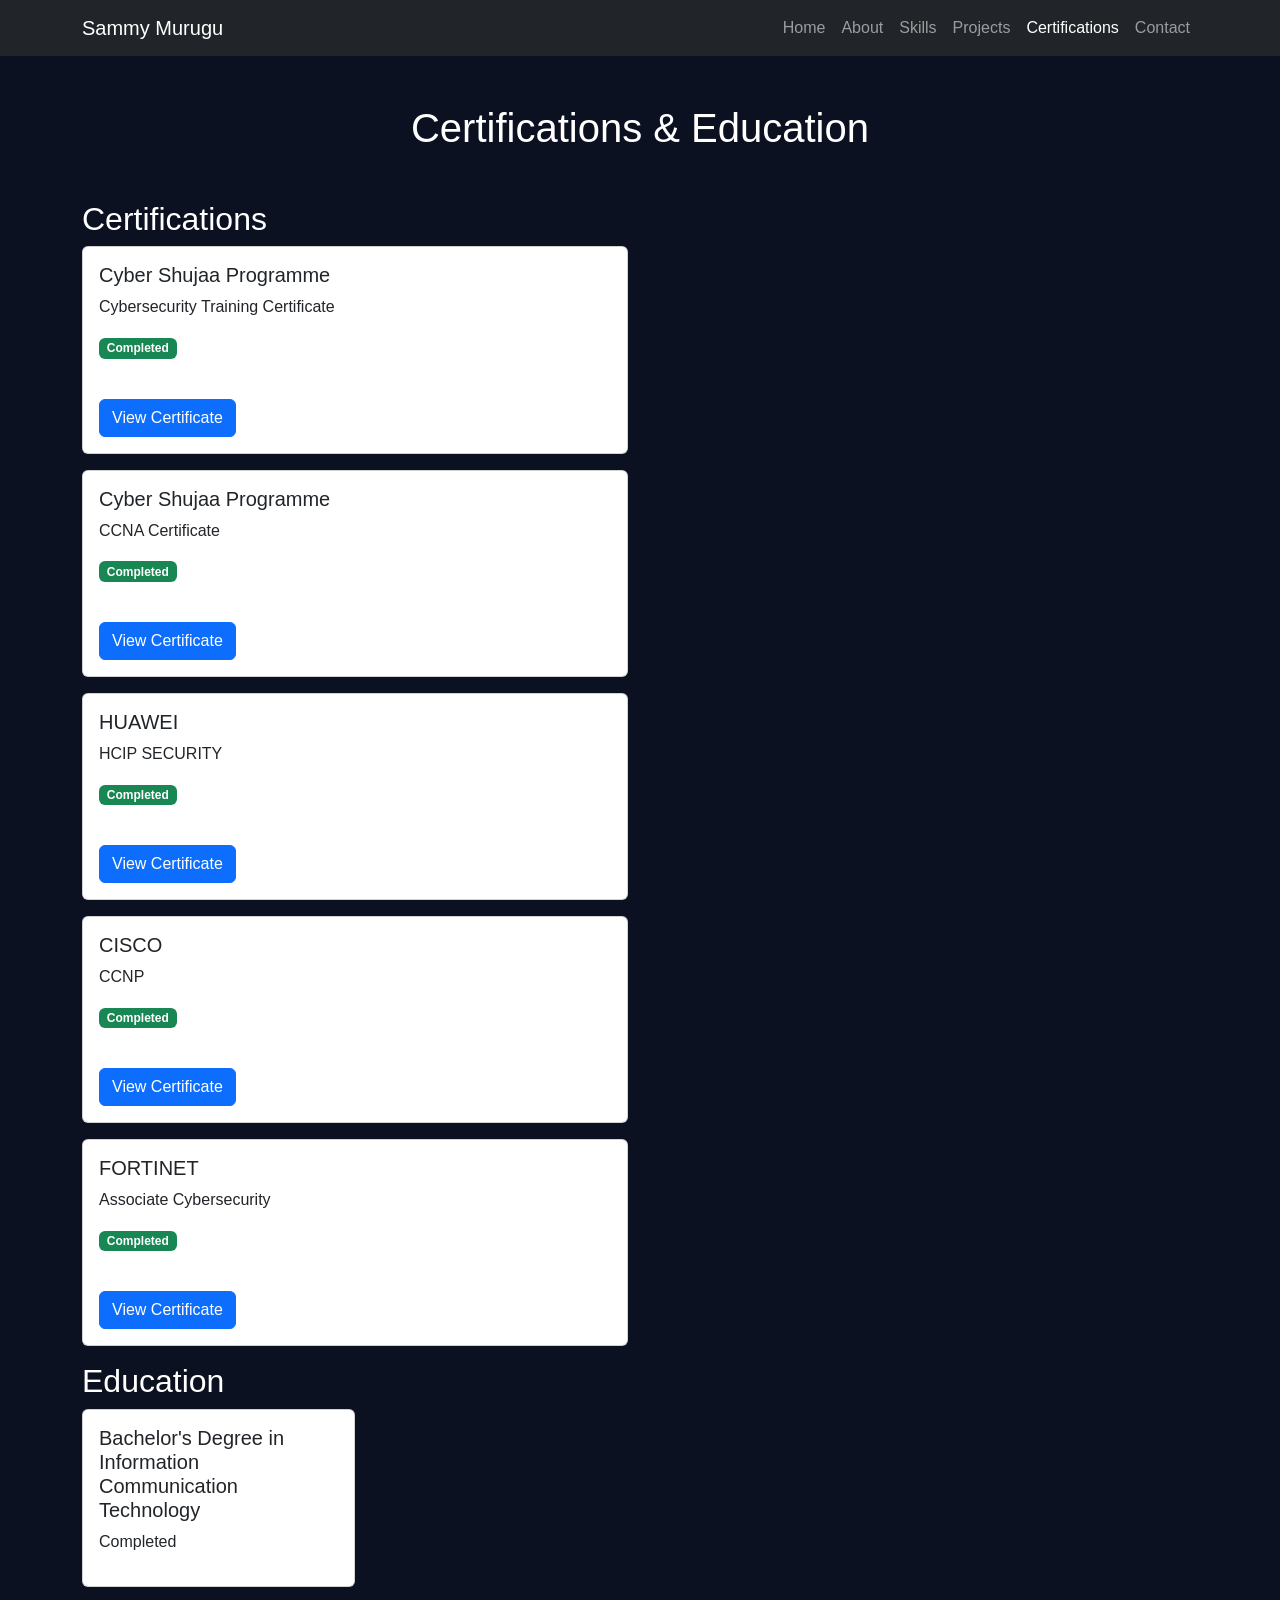
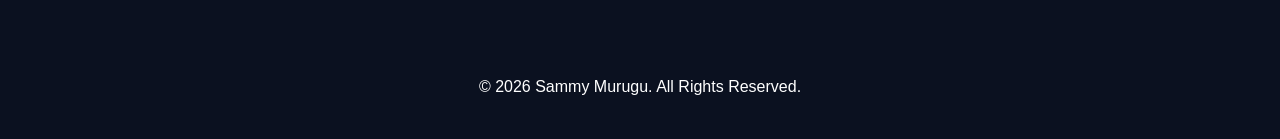
==== certifications.html @ a0137927 "Add files via upload" ====
<!DOCTYPE html>
<html lang="en">
<head>
    <meta charset="UTF-8">
    <meta name="viewport" content="width=device-width, initial-scale=1.0">
    <title>Certifications & Education | Sammy Murugu</title>

    <link href="https://cdn.jsdelivr.net/npm/bootstrap@5.3.7/dist/css/bootstrap.min.css" rel="stylesheet">
    <link rel="stylesheet" href="style.css">
</head>

<body>

<!-- Navbar -->
<nav class="navbar navbar-expand-lg navbar-dark bg-dark">
    <div class="container">

        <a class="navbar-brand" href="index.html">Sammy Murugu</a>

        <div class="navbar-nav ms-auto">
            <a class="nav-link" href="index.html">Home</a>
            <a class="nav-link" href="about.html">About</a>
            <a class="nav-link" href="skills.html">Skills</a>
            <a class="nav-link" href="projects.html">Projects</a>
            <a class="nav-link active" href="certifications.html">Certifications</a>
            <a class="nav-link" href="contact.html">Contact</a>
        </div>

    </div>
</nav>

<!-- Certifications -->
<section class="container py-5">

    <h1 class="text-center mb-5">Certifications & Education</h1>

    <div class="row">

        <!-- Certifications -->
        <div class="col-md-6">

            <h2>Certifications</h2>

            <div class="card mb-3">
    <div class="card-body">
        <h5>Cyber Shujaa Programme</h5>
        <p>Cybersecurity Training Certificate</p>

        <span class="badge bg-success mb-3">Completed</span>

        <br><br>

        <a href="certificates/Cyber_Shujaa_Certificate.pdf"
           class="btn btn-primary"
           target="_blank">
            View Certificate
        </a>
    </div>
</div>

            <div class="card mb-3">
    <div class="card-body">
        <h5>Cyber Shujaa Programme</h5>
        <p>CCNA Certificate</p>

        <span class="badge bg-success mb-3">Completed</span>

        <br><br>

        <a href="certificates/Cyber_Shujaa_Certificate.pdf"
           class="btn btn-primary"
           target="_blank">
            View Certificate
        </a>
    </div>
</div>

          
            <div class="card mb-3">
    <div class="card-body">
        <h5>HUAWEI</h5>
        <p>HCIP SECURITY</p>

        <span class="badge bg-success mb-3">Completed</span>

        <br><br>

        <a href="certificates/Cyber_Shujaa_Certificate.pdf"
           class="btn btn-primary"
           target="_blank">
            View Certificate
        </a>
    </div>
</div>
        <div class="card mb-3">
    <div class="card-body">
        <h5>CISCO</h5>
        <p>CCNP</p>

        <span class="badge bg-success mb-3">Completed</span>

        <br><br>

        <a href="certificates/Cyber_Shujaa_Certificate.pdf"
           class="btn btn-primary"
           target="_blank">
            View Certificate
        </a>
    </div>
</div>

                  <div class="card mb-3">
    <div class="card-body">
        <h5>FORTINET</h5>
        <p>Associate Cybersecurity</p>

        <span class="badge bg-success mb-3">Completed</span>

        <br><br>

        <a href="certificates/Cyber_Shujaa_Certificate.pdf"
           class="btn btn-primary"
           target="_blank">
            View Certificate
        </a>
    </div>
</div>

        <!-- Education -->
        <div class="col-md-6">

            <h2>Education</h2>

            <div class="card mb-3">
                <div class="card-body">
                    <h5>Bachelor's Degree in Information Communication Technology</h5>
                    <p>Completed</p>
                </div>
            </div>

        </div>

    </div>

</section>

<footer class="text-center py-4">
    <p>&copy; 2026 Sammy Murugu. All Rights Reserved.</p>
</footer>

<script src="https://cdn.jsdelivr.net/npm/bootstrap@5.3.7/dist/js/bootstrap.bundle.min.js"></script>

</body>
</html>
---- style.css ----
body{

background:#0B1120;

color:white;

font-family:Arial, Helvetica, sans-serif;

}

.navbar{

background:#111827;

}

.hero{

padding-top:150px;

padding-bottom:100px;

min-height:100vh;

display:flex;

align-items:center;

}

.hero h1{

font-size:4rem;

font-weight:bold;

}

.hero h2{

color:#00D4FF;

margin-bottom:20px;

}

.profile-img{

width:350px;

border-radius:50%;

border:5px solid #00D4FF;

box-shadow:0 0 40px cyan;

}
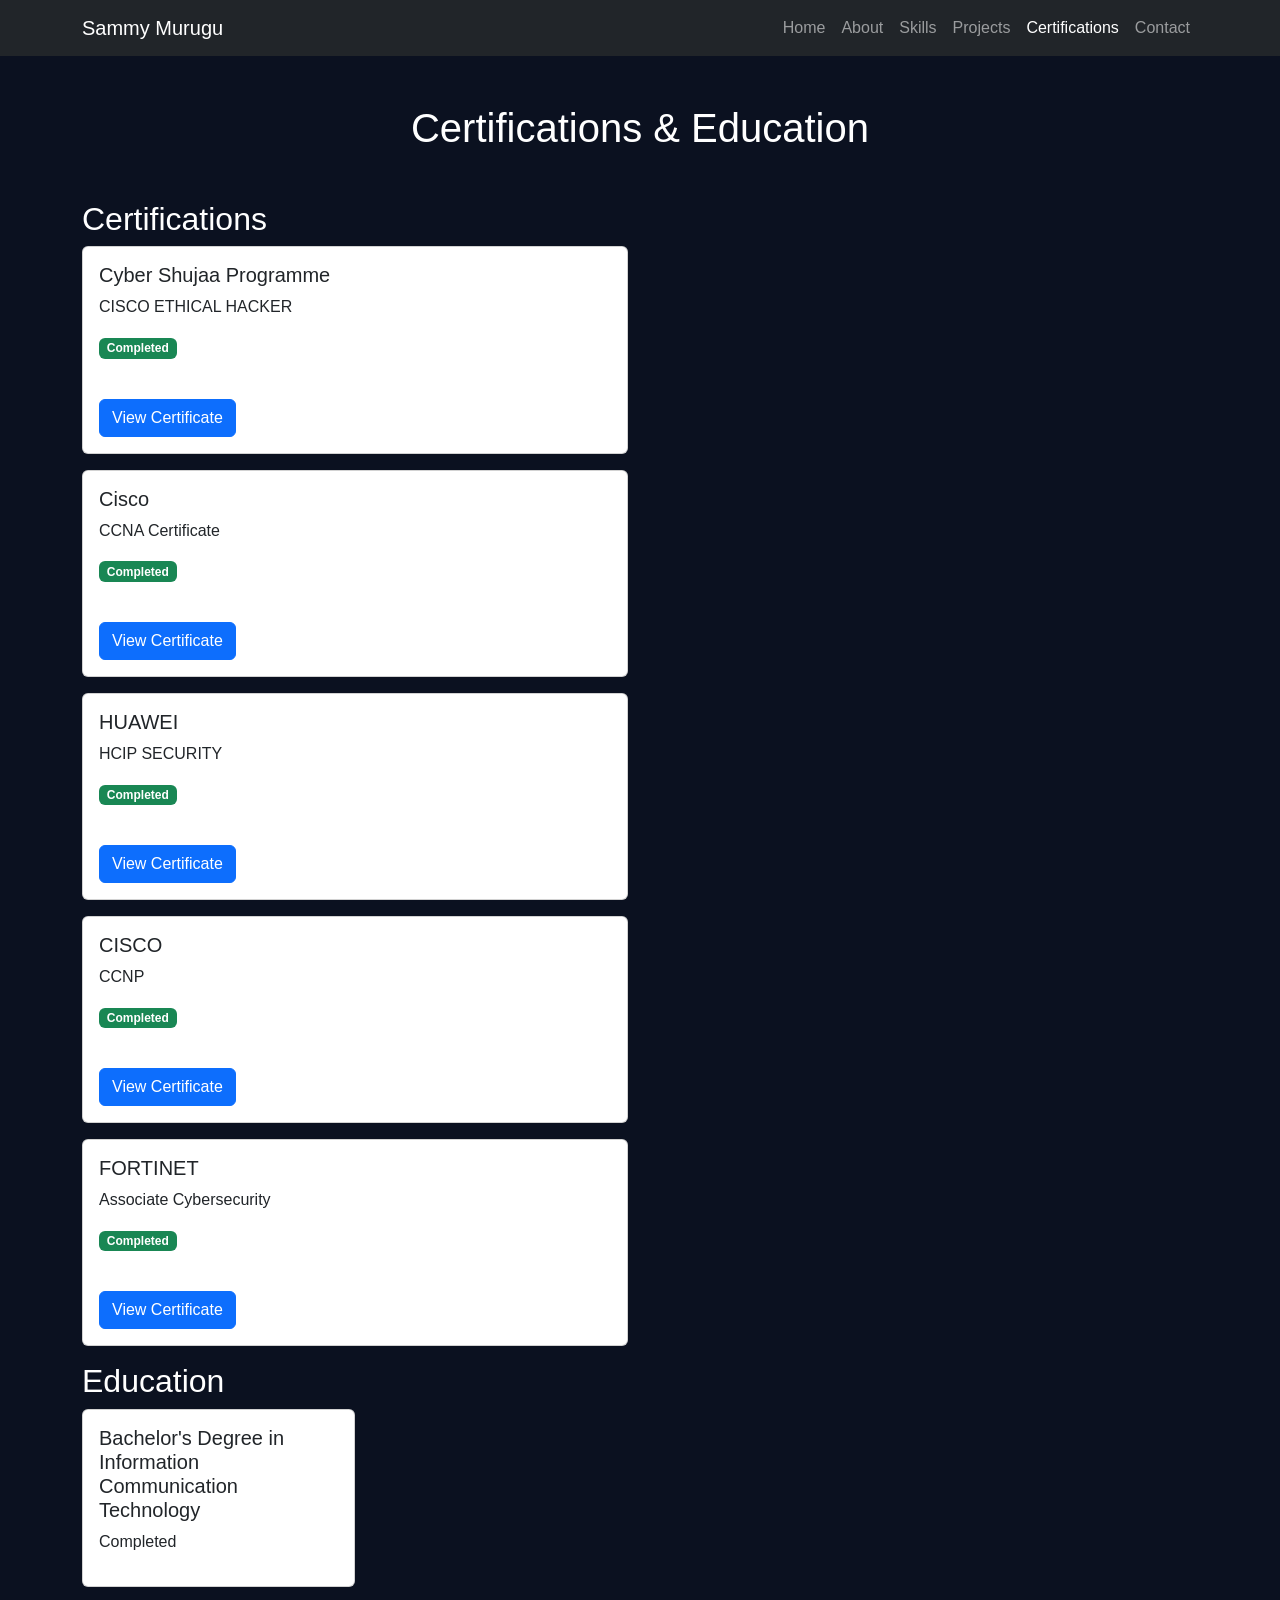
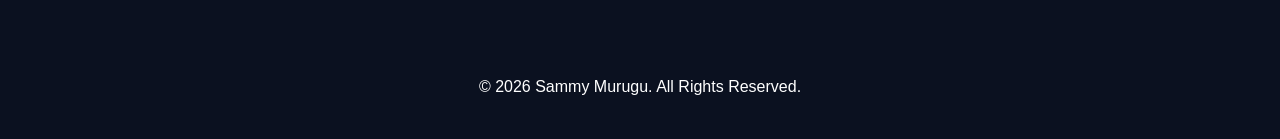
==== commit 98cee4bb: "Update certifications.html" ====
--- a/certifications.html
+++ b/certifications.html
@@ -44,13 +44,13 @@
             <div class="card mb-3">
     <div class="card-body">
         <h5>Cyber Shujaa Programme</h5>
-        <p>Cybersecurity Training Certificate</p>
+        <p>CISCO ETHICAL HACKER</p>
 
         <span class="badge bg-success mb-3">Completed</span>
 
         <br><br>
 
-        <a href="certificates/Cyber_Shujaa_Certificate.pdf"
+        <a href="certificates/Ethical_hacker.pdf"
            class="btn btn-primary"
            target="_blank">
             View Certificate
@@ -60,14 +60,14 @@
 
             <div class="card mb-3">
     <div class="card-body">
-        <h5>Cyber Shujaa Programme</h5>
+        <h5>Cisco</h5>
         <p>CCNA Certificate</p>
 
         <span class="badge bg-success mb-3">Completed</span>
 
         <br><br>
 
-        <a href="certificates/Cyber_Shujaa_Certificate.pdf"
+        <a href="certificates/CCNA.pdf"
            class="btn btn-primary"
            target="_blank">
             View Certificate
@@ -85,7 +85,7 @@
 
         <br><br>
 
-        <a href="certificates/Cyber_Shujaa_Certificate.pdf"
+        <a href="certificates/HCIP_security.pdf"
            class="btn btn-primary"
            target="_blank">
             View Certificate
@@ -101,7 +101,7 @@
 
         <br><br>
 
-        <a href="certificates/Cyber_Shujaa_Certificate.pdf"
+        <a href="certificates/CCNP.pdf"
            class="btn btn-primary"
            target="_blank">
             View Certificate
@@ -118,7 +118,7 @@
 
         <br><br>
 
-        <a href="certificates/Cyber_Shujaa_Certificate.pdf"
+        <a href="certificates/Fortinet_Certified_Associate_Cybersecurity.pdf"
            class="btn btn-primary"
            target="_blank">
             View Certificate
@@ -151,4 +151,4 @@
 <script src="https://cdn.jsdelivr.net/npm/bootstrap@5.3.7/dist/js/bootstrap.bundle.min.js"></script>
 
 </body>
-</html>+</html>
